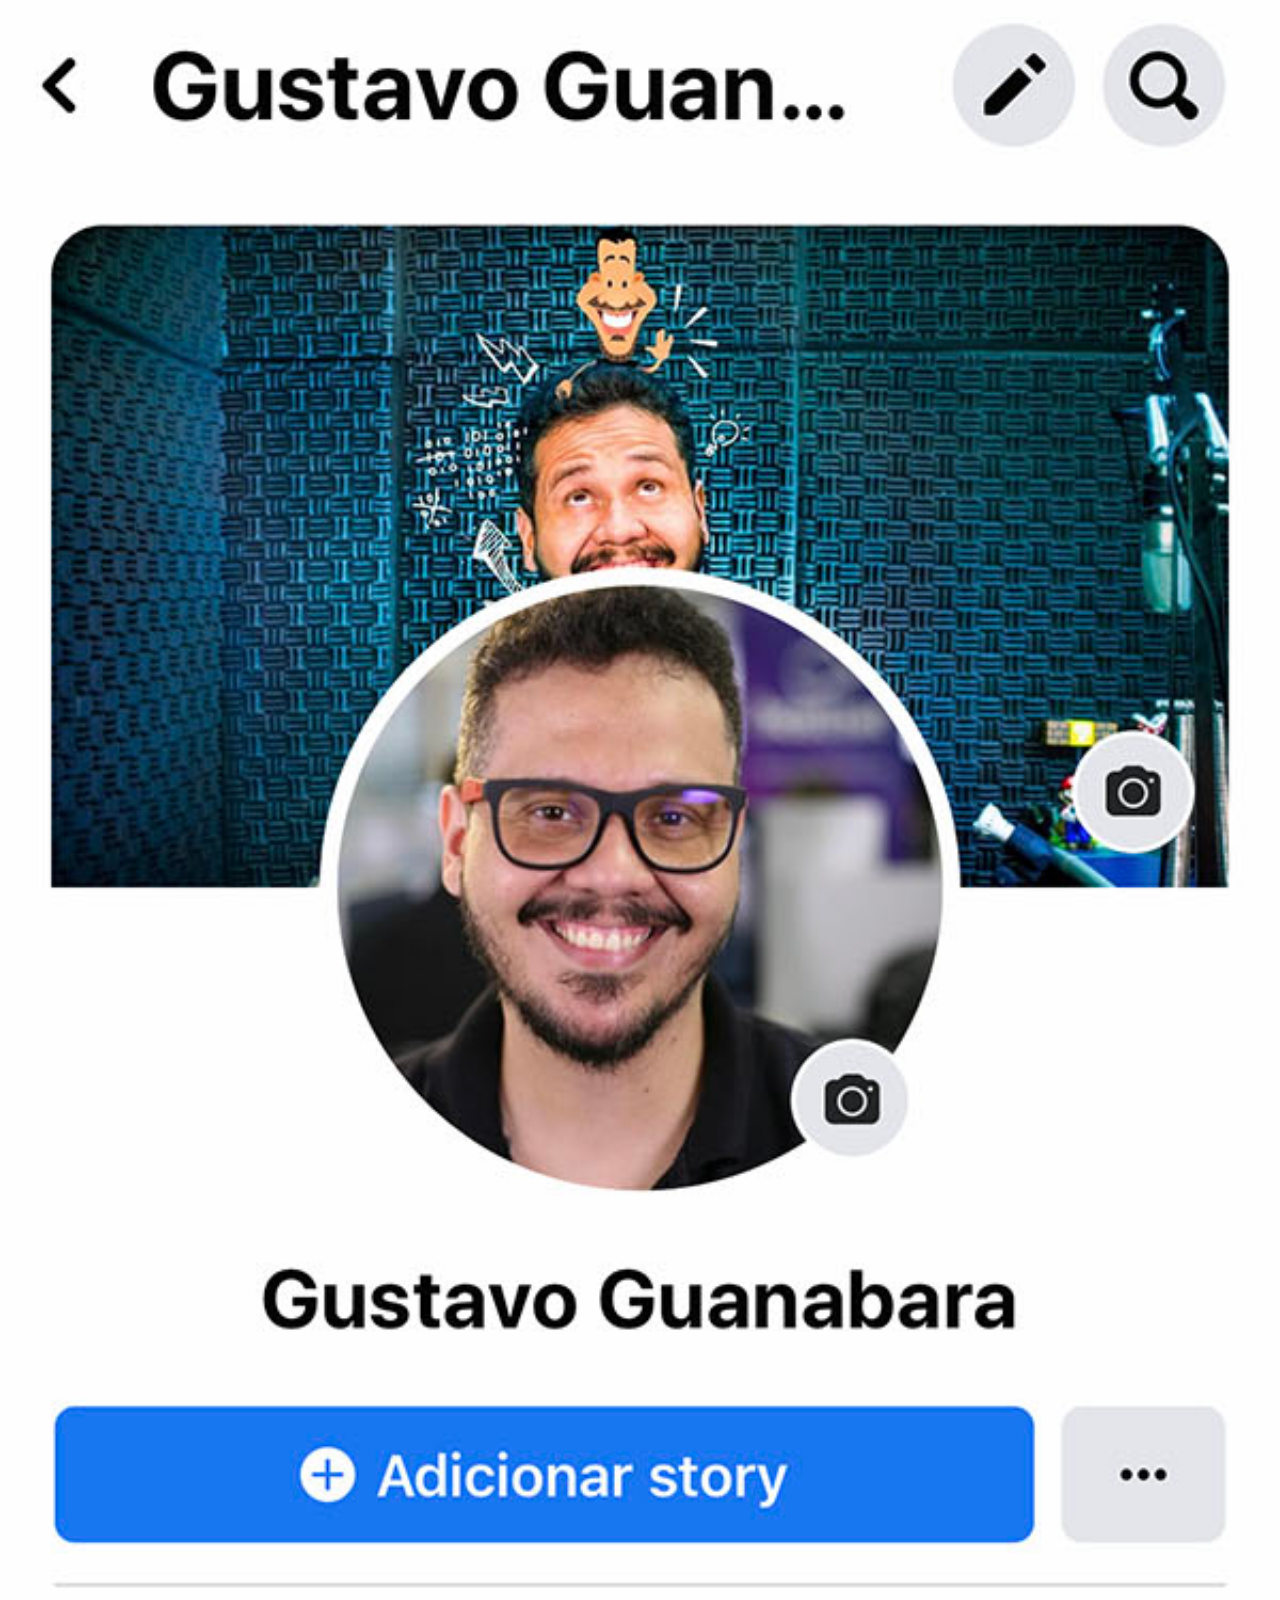
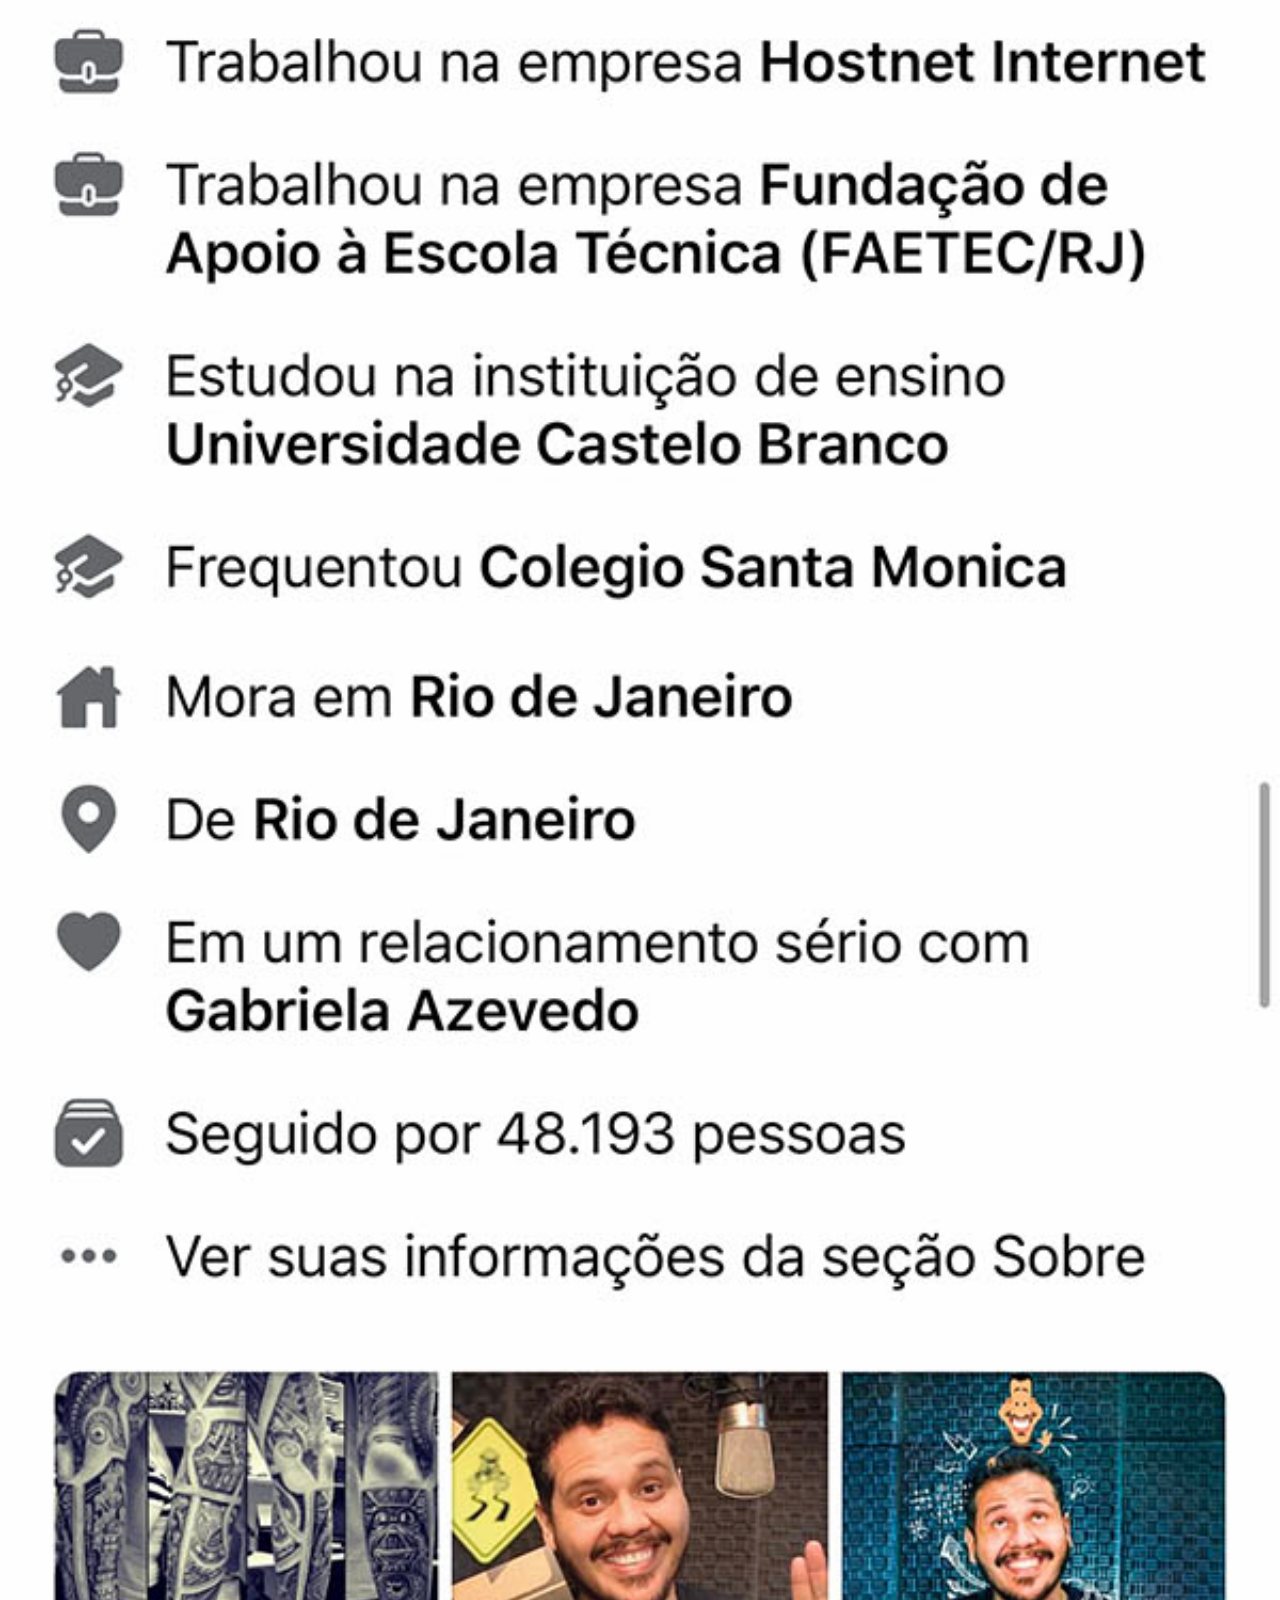
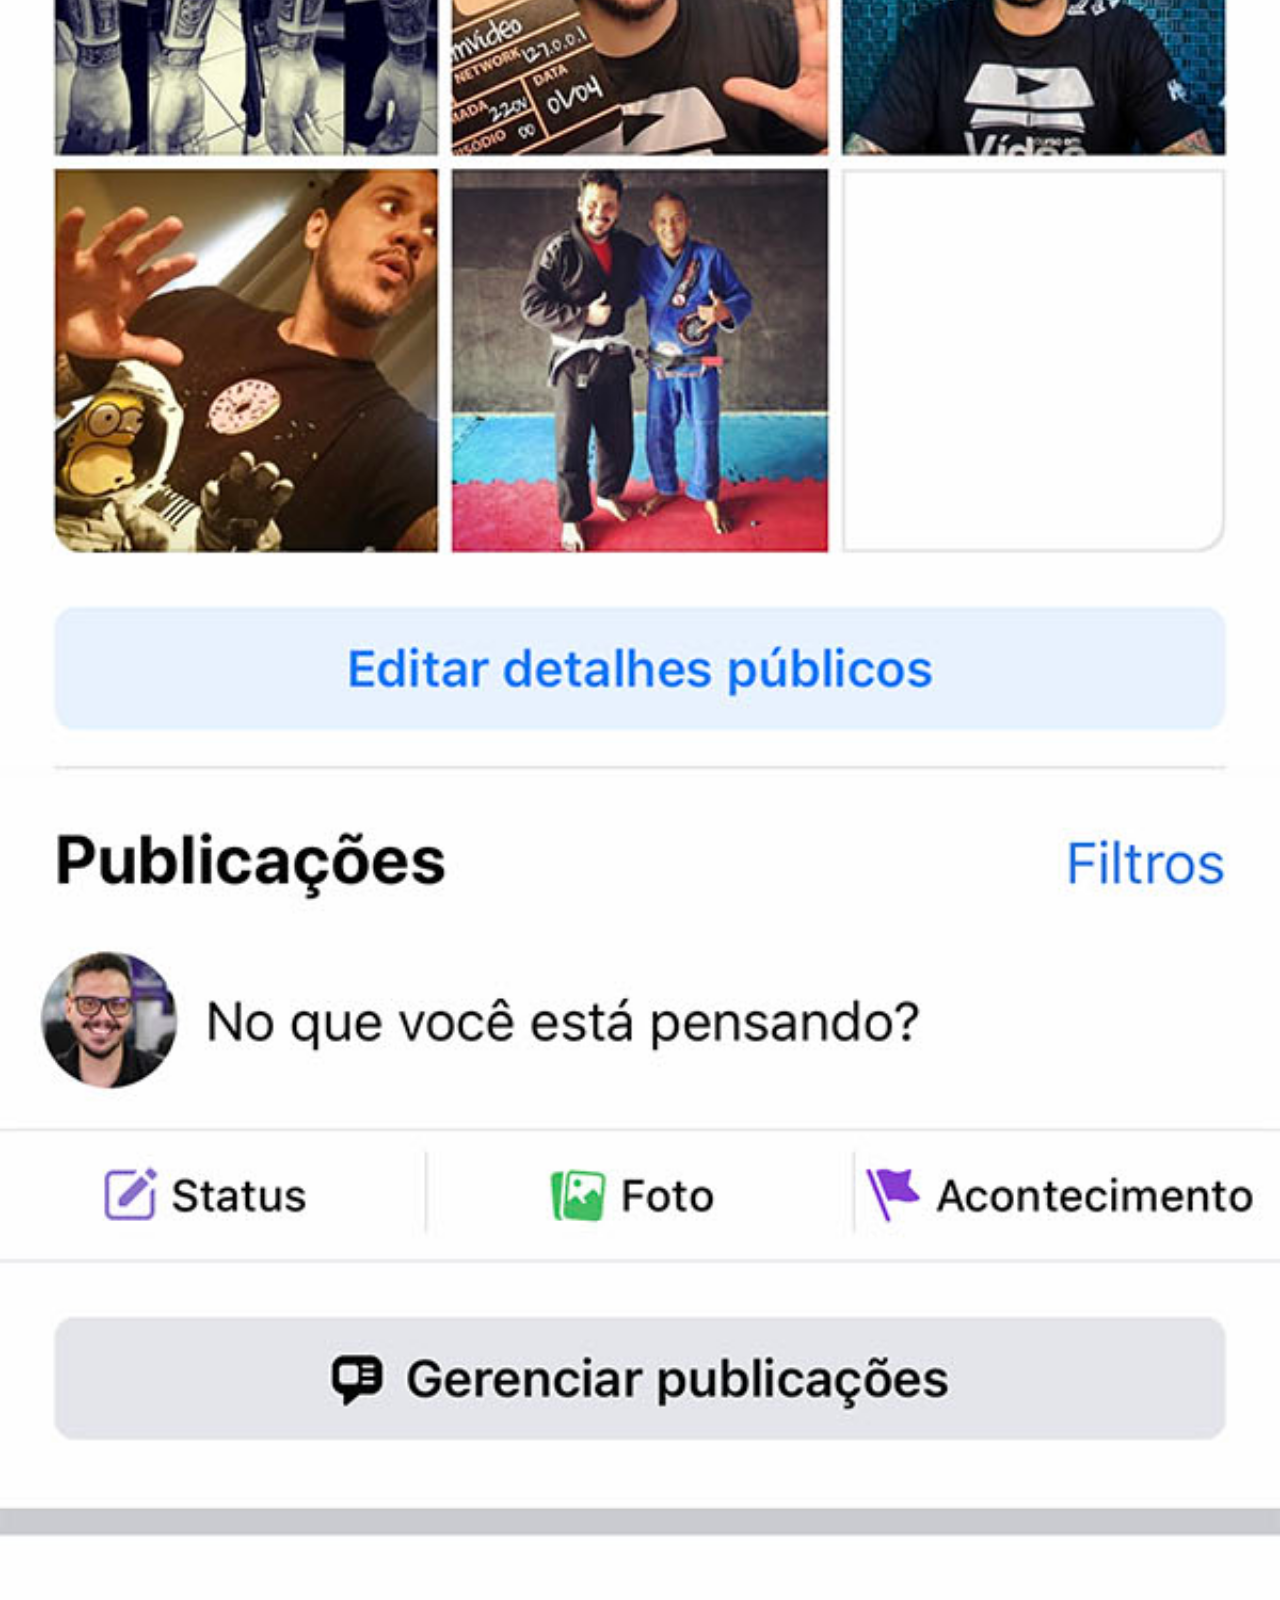
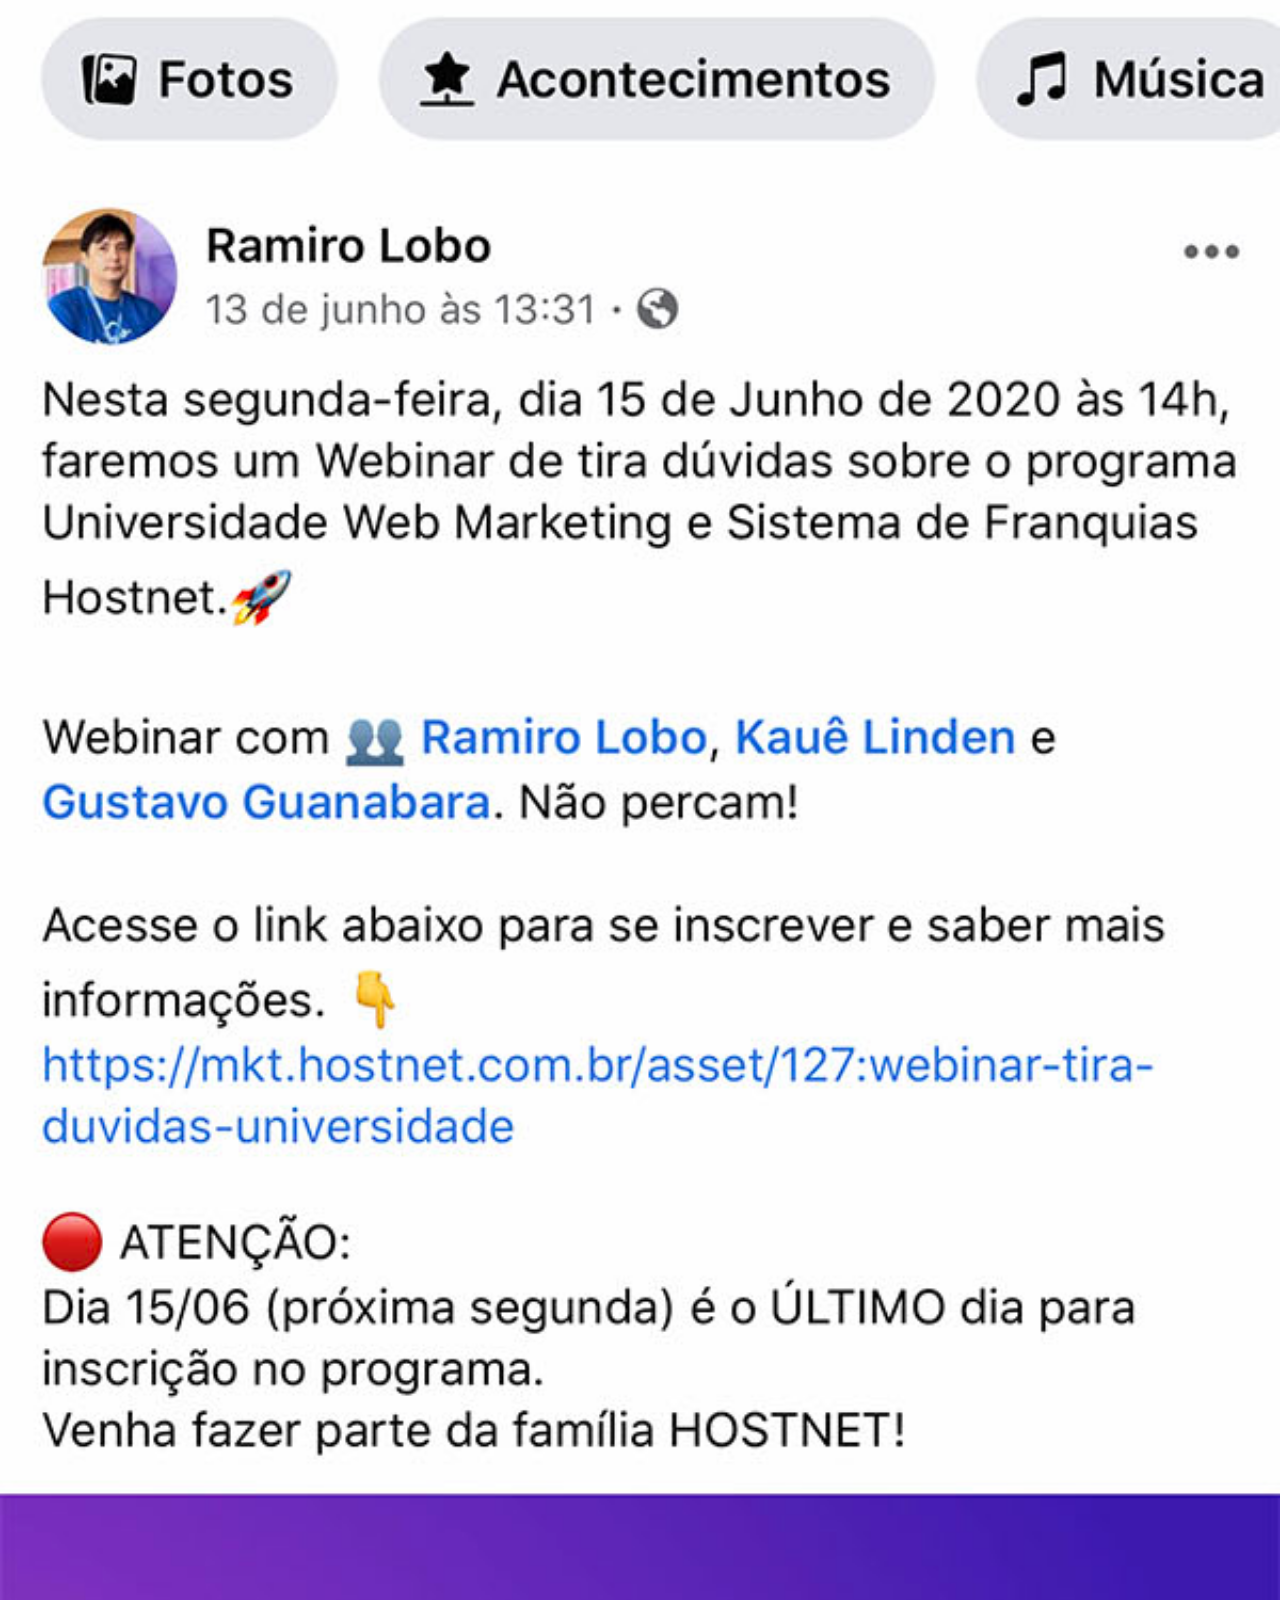
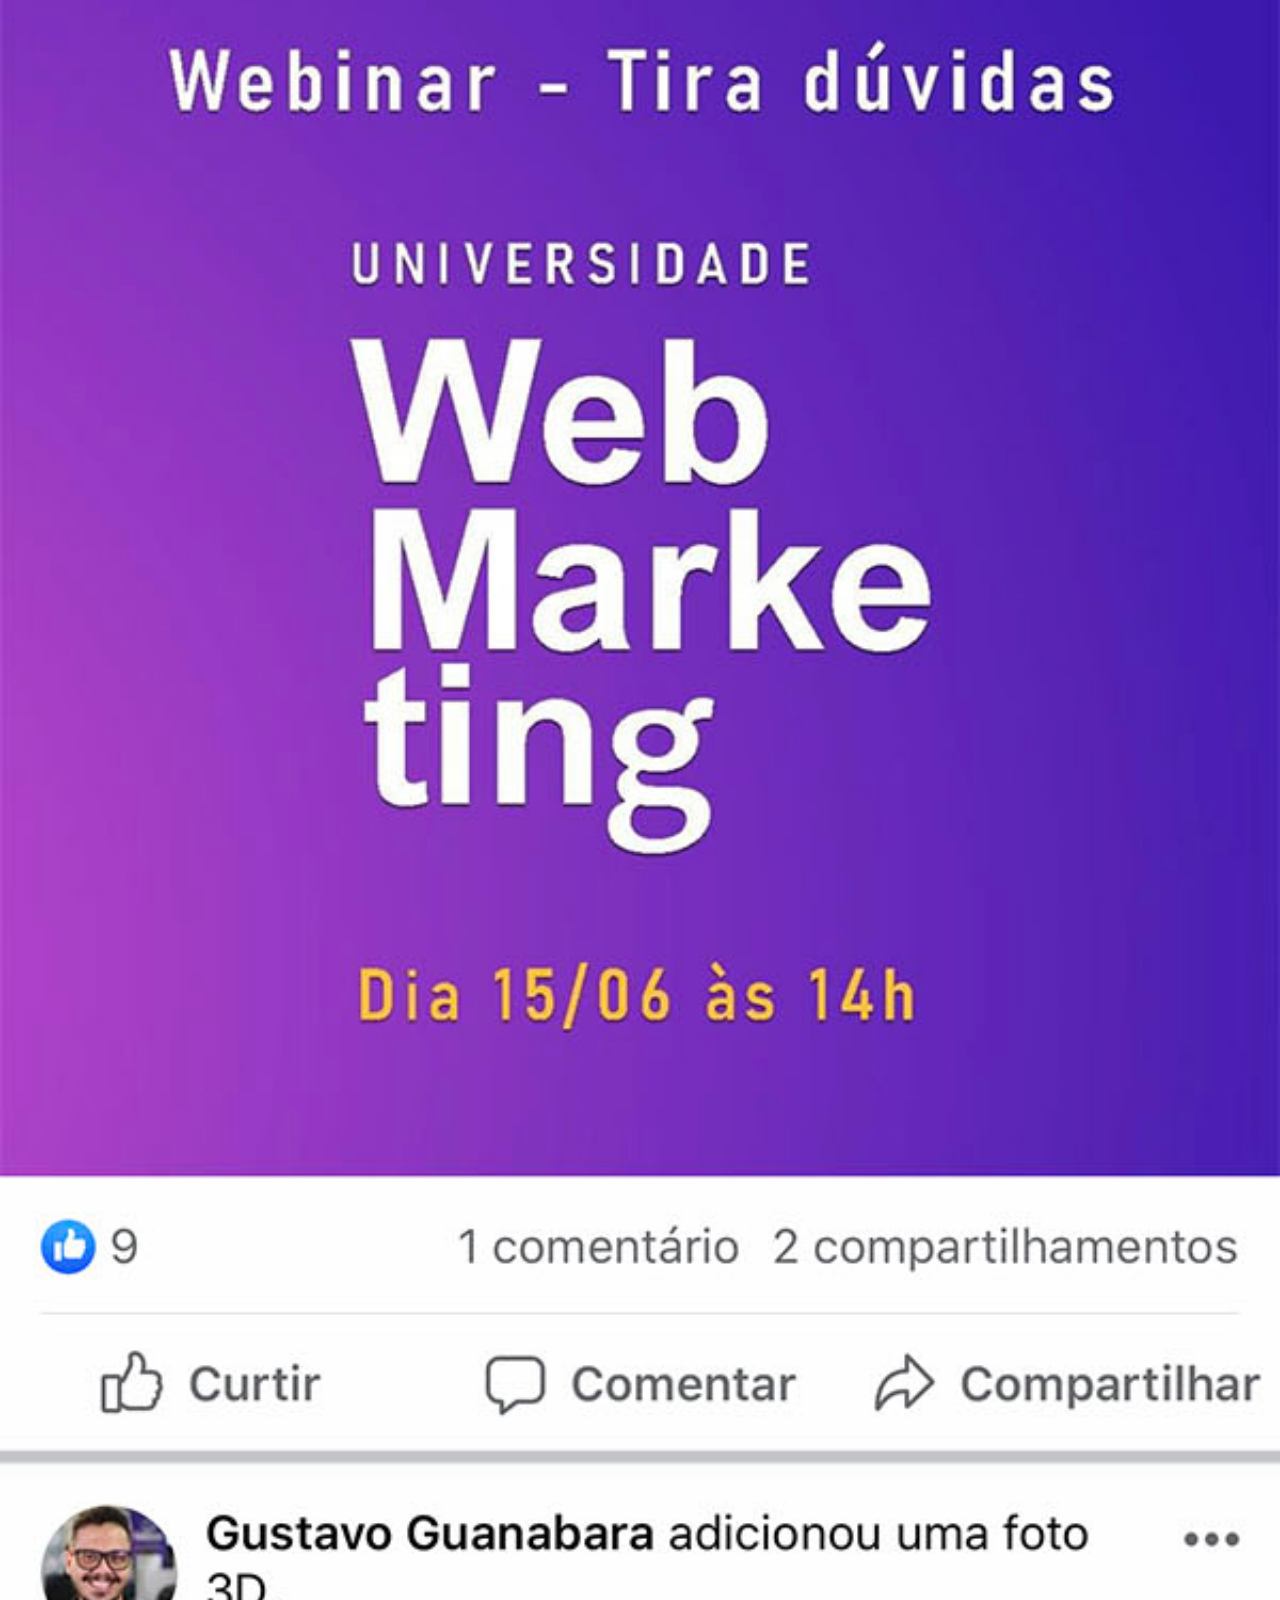
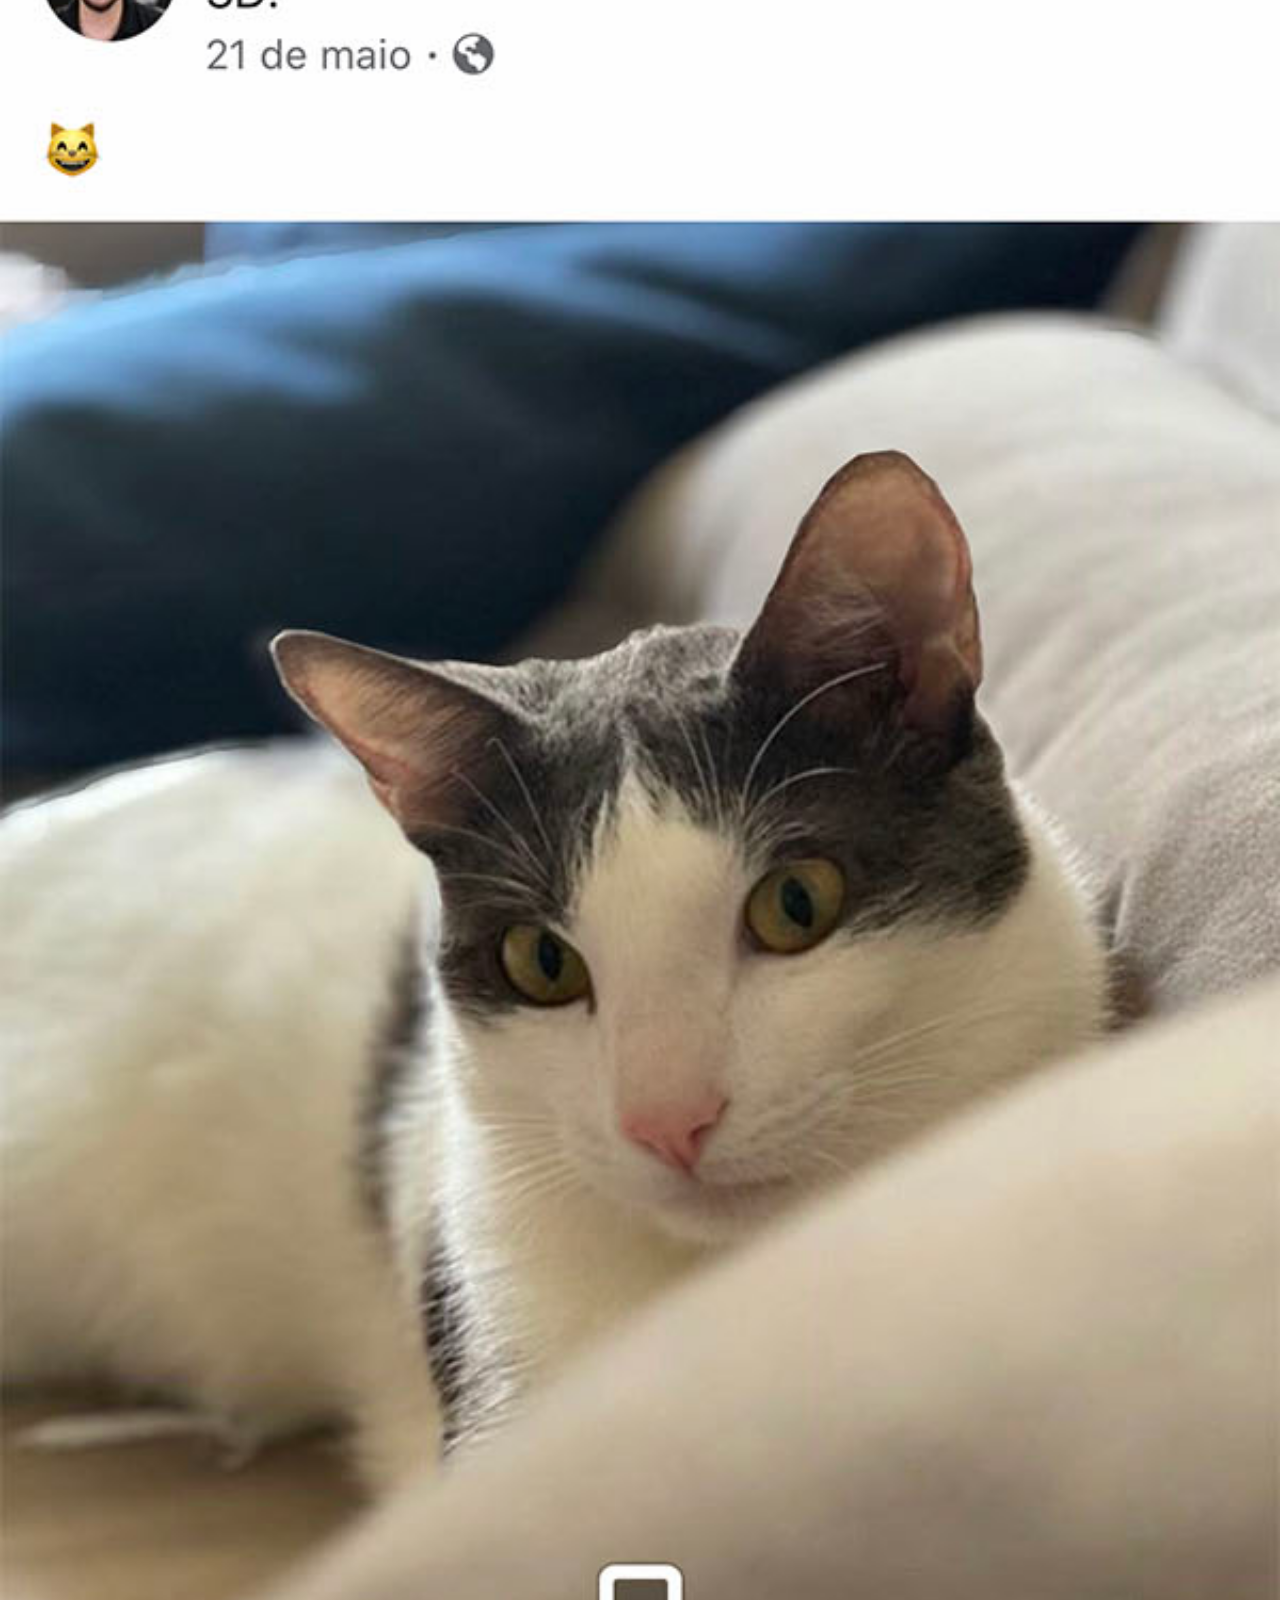
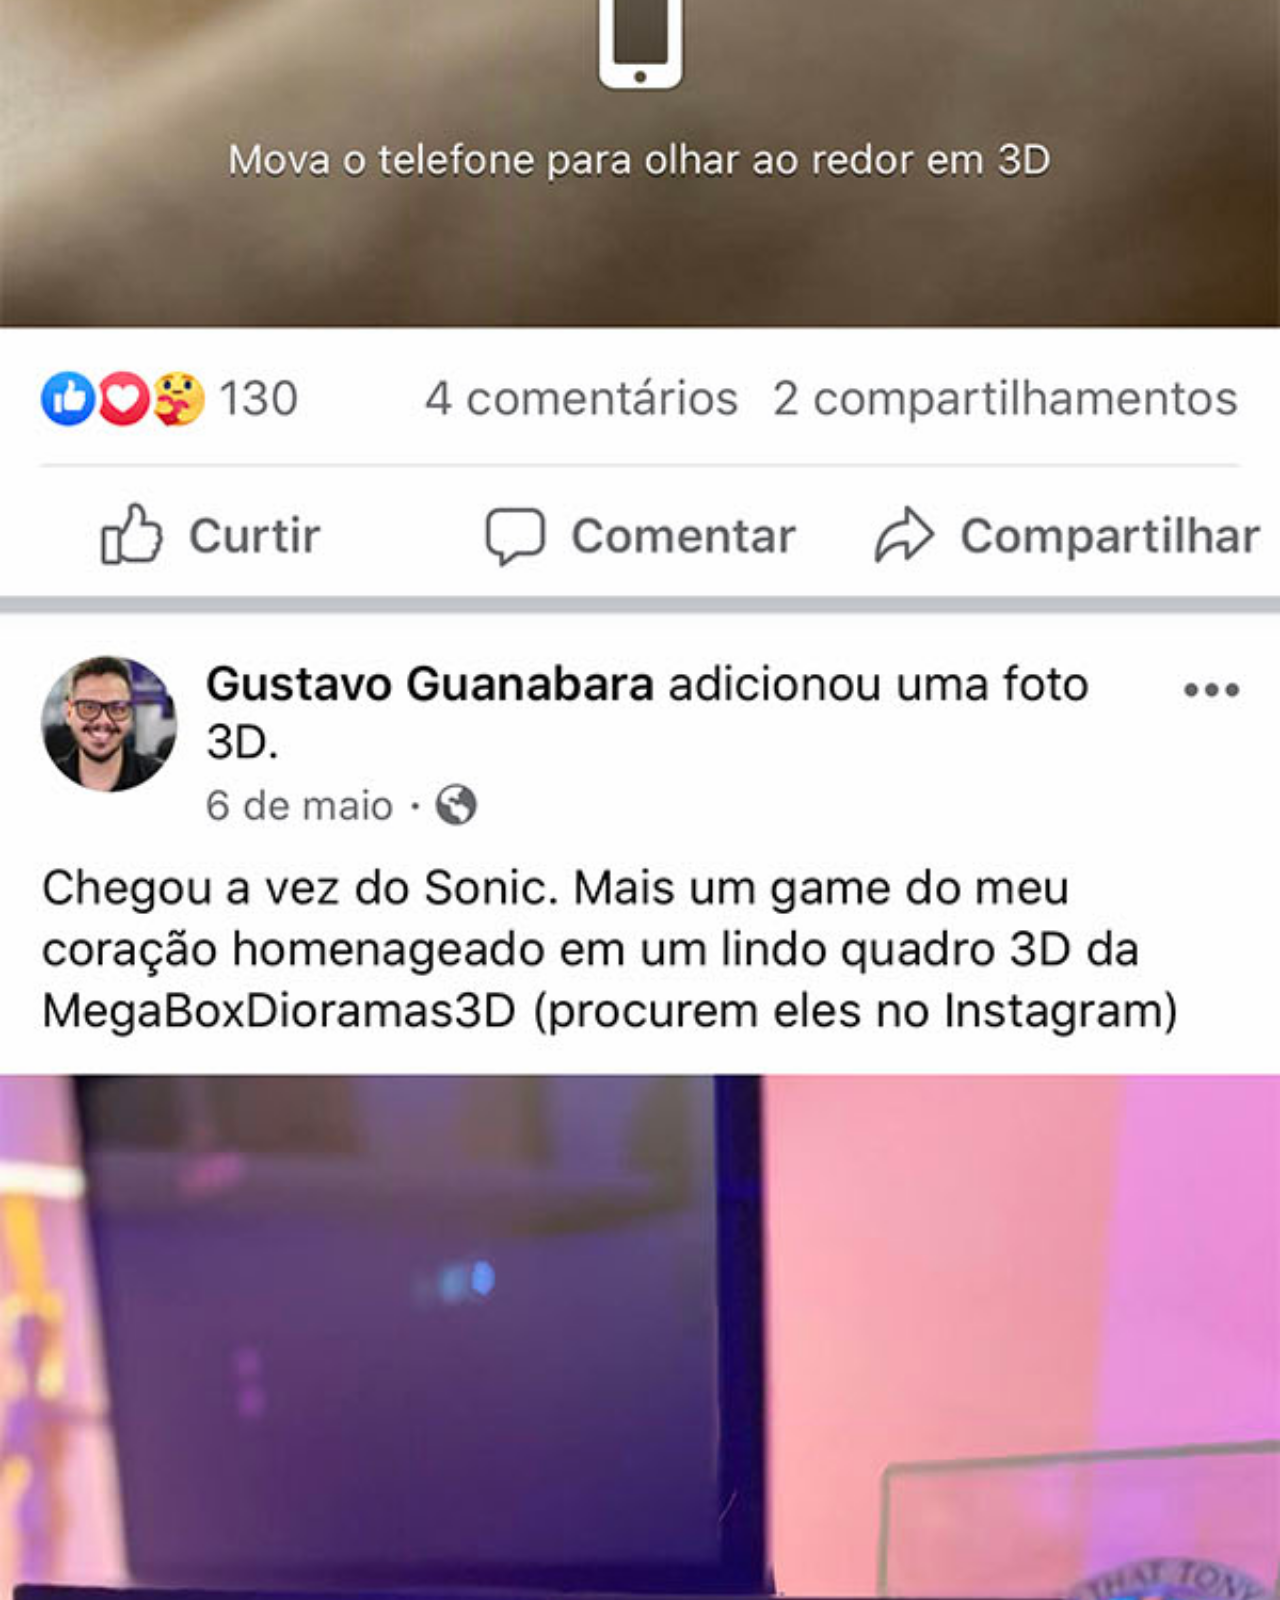
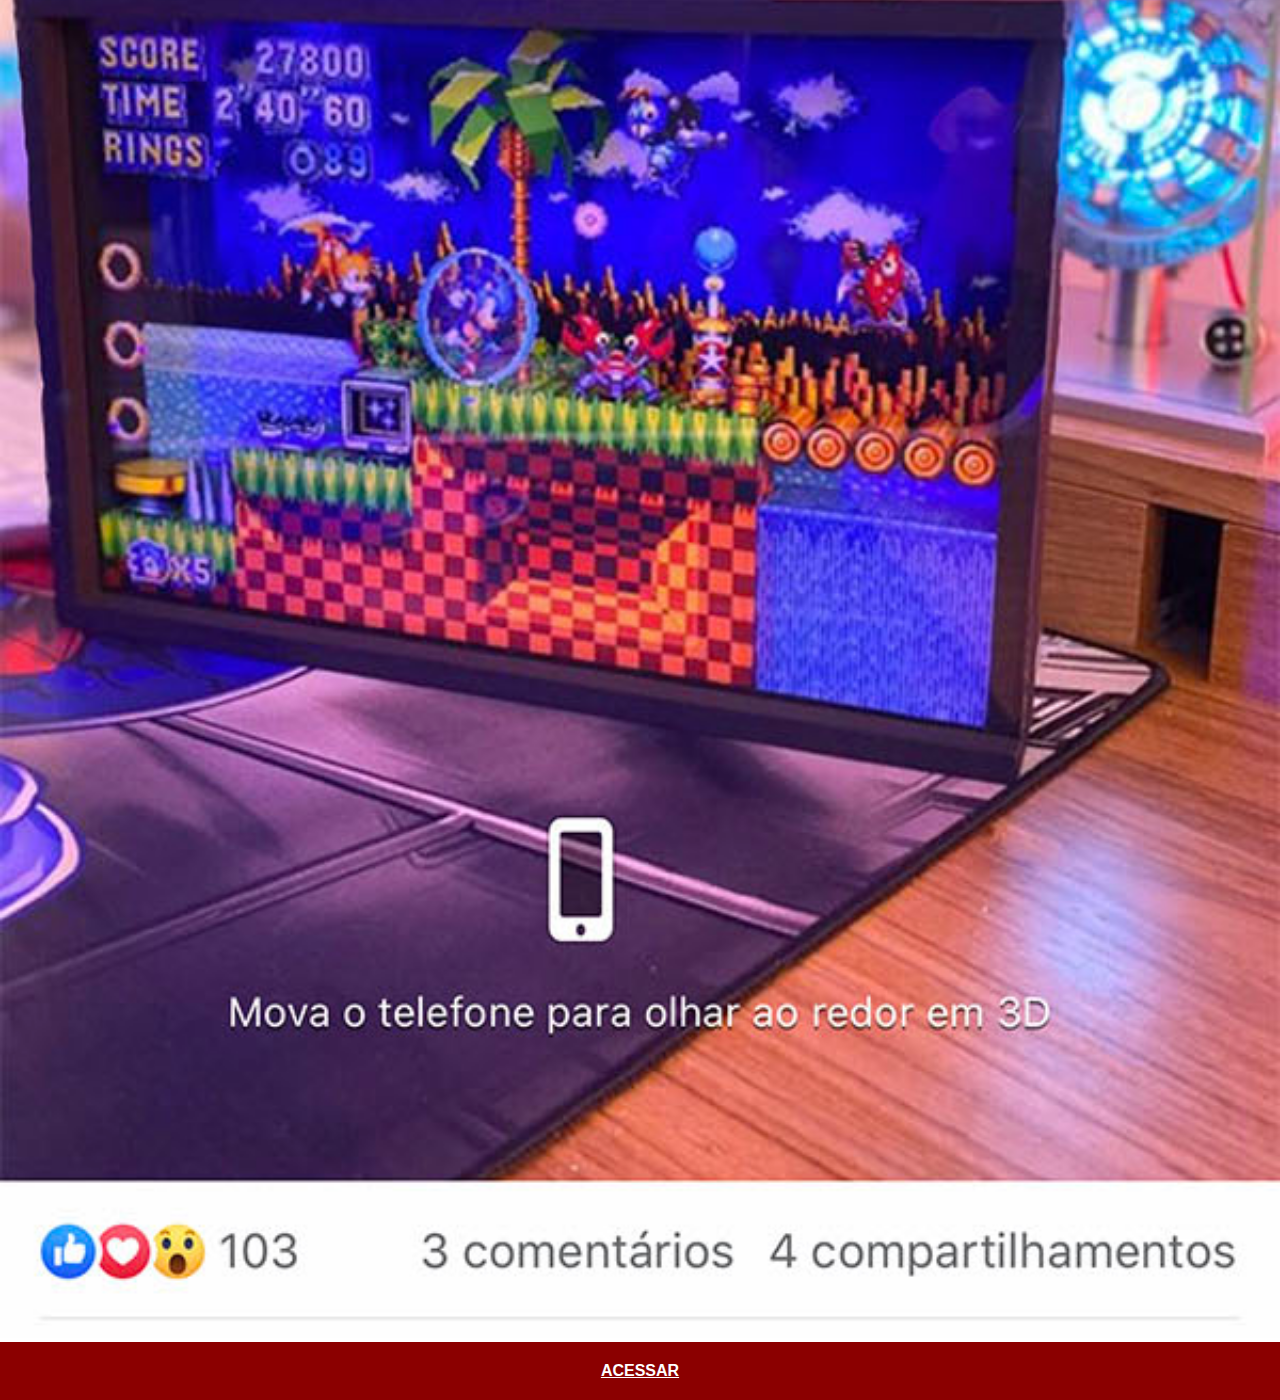
==== facebook.html @ 10a128a2 "telas das redes sociais" ====
<!DOCTYPE html>
<html lang="pt-br">
<head>
    <meta charset="UTF-8">
    <meta name="viewport" content="width=device-width, initial-scale=1.0">
    <title>Document</title>
    <link rel="stylesheet" href="estilos/style-social.css">
</head>
<body>
    <img src="imagens/tela-facebook.jpg" alt="Facebook">
    <a href="https://www.facebook.com/gabrielgbbarbosa4" target="_blank">ACESSAR</a>
</body>
</html>
---- estilos/style-social.css ----
@charset "UTF8";

*
{
    margin: 0px;
    padding: 0px;
    font-family: Arial, Helvetica, sans-serif;
}
::-webkit-scrollbar
{
    width: 0px;
    height: 0px;
}
img
{
    width: 100vw;
}
a
{
    display: block;
    text-align: center;
    background-color: darkred;
    color: white;
    padding: 20px;
    font-weight: bolder;
}

a:hover
{
    background-color: red;
}
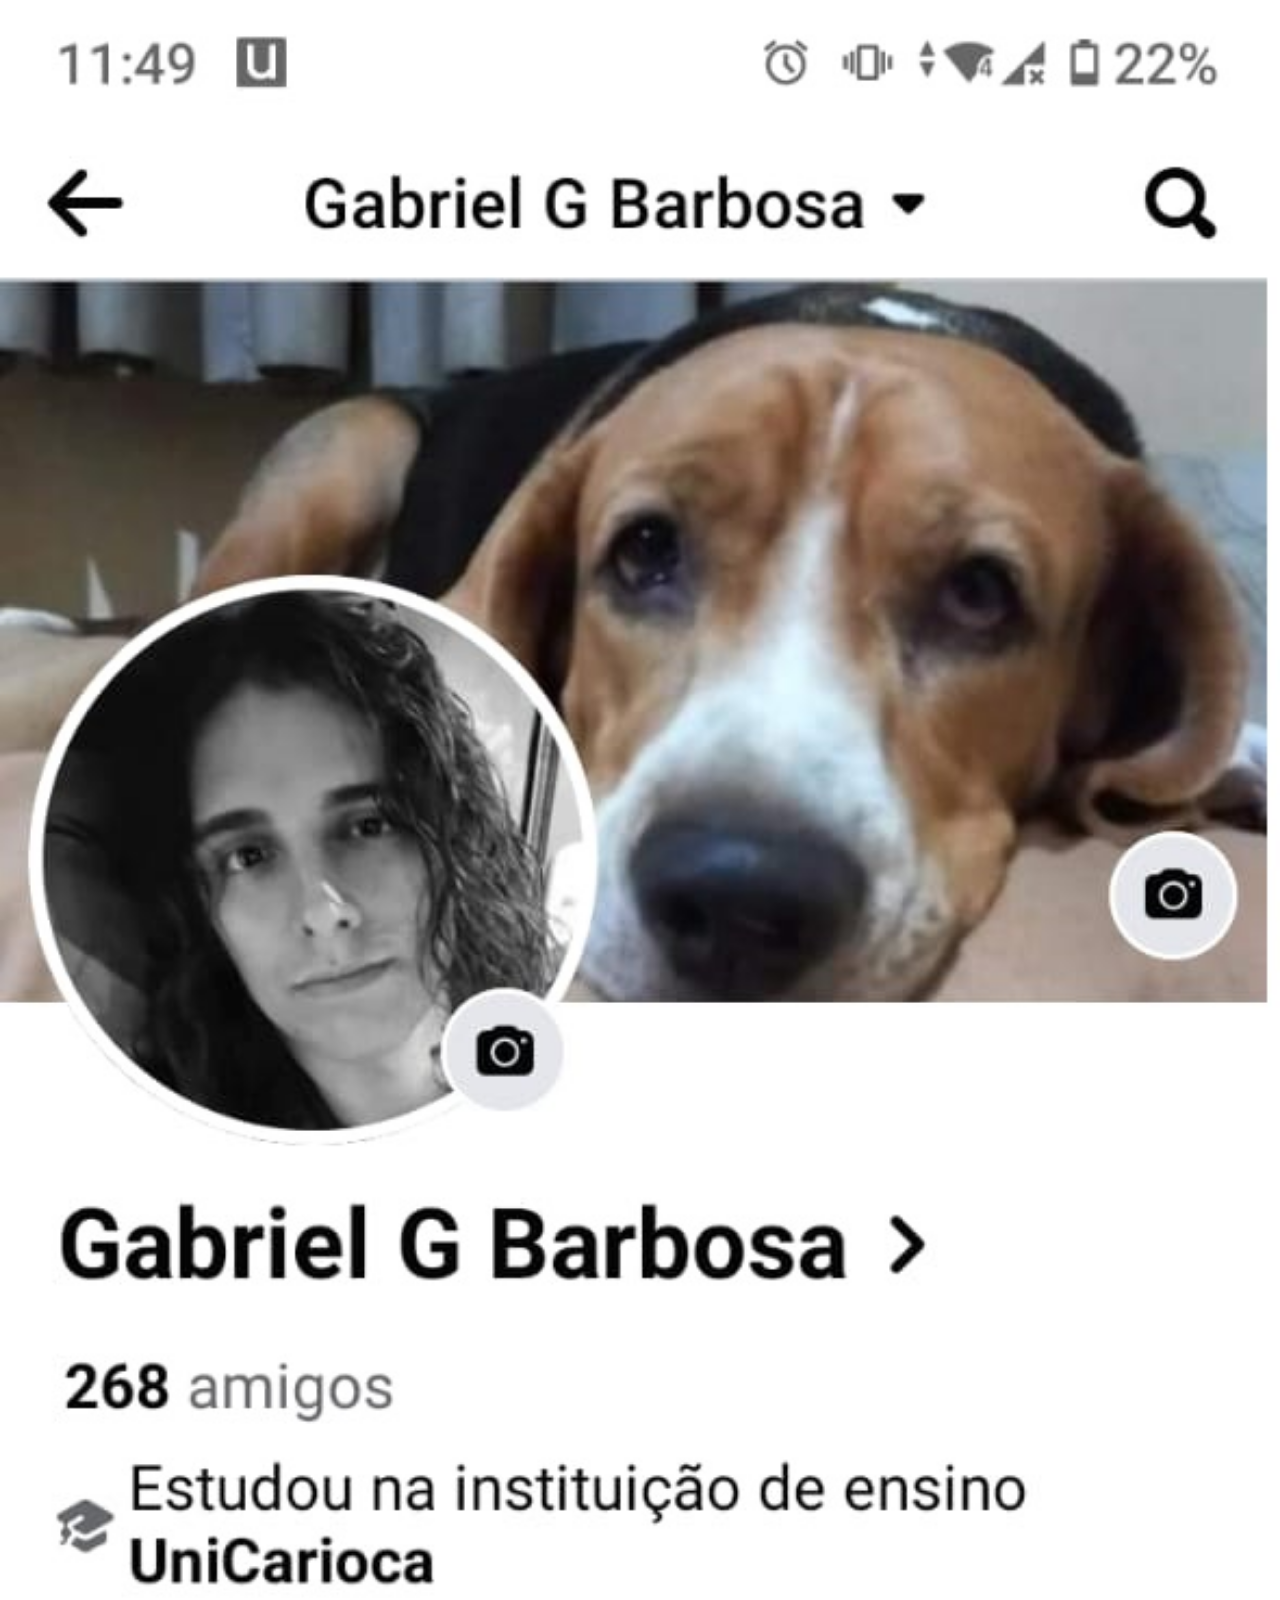
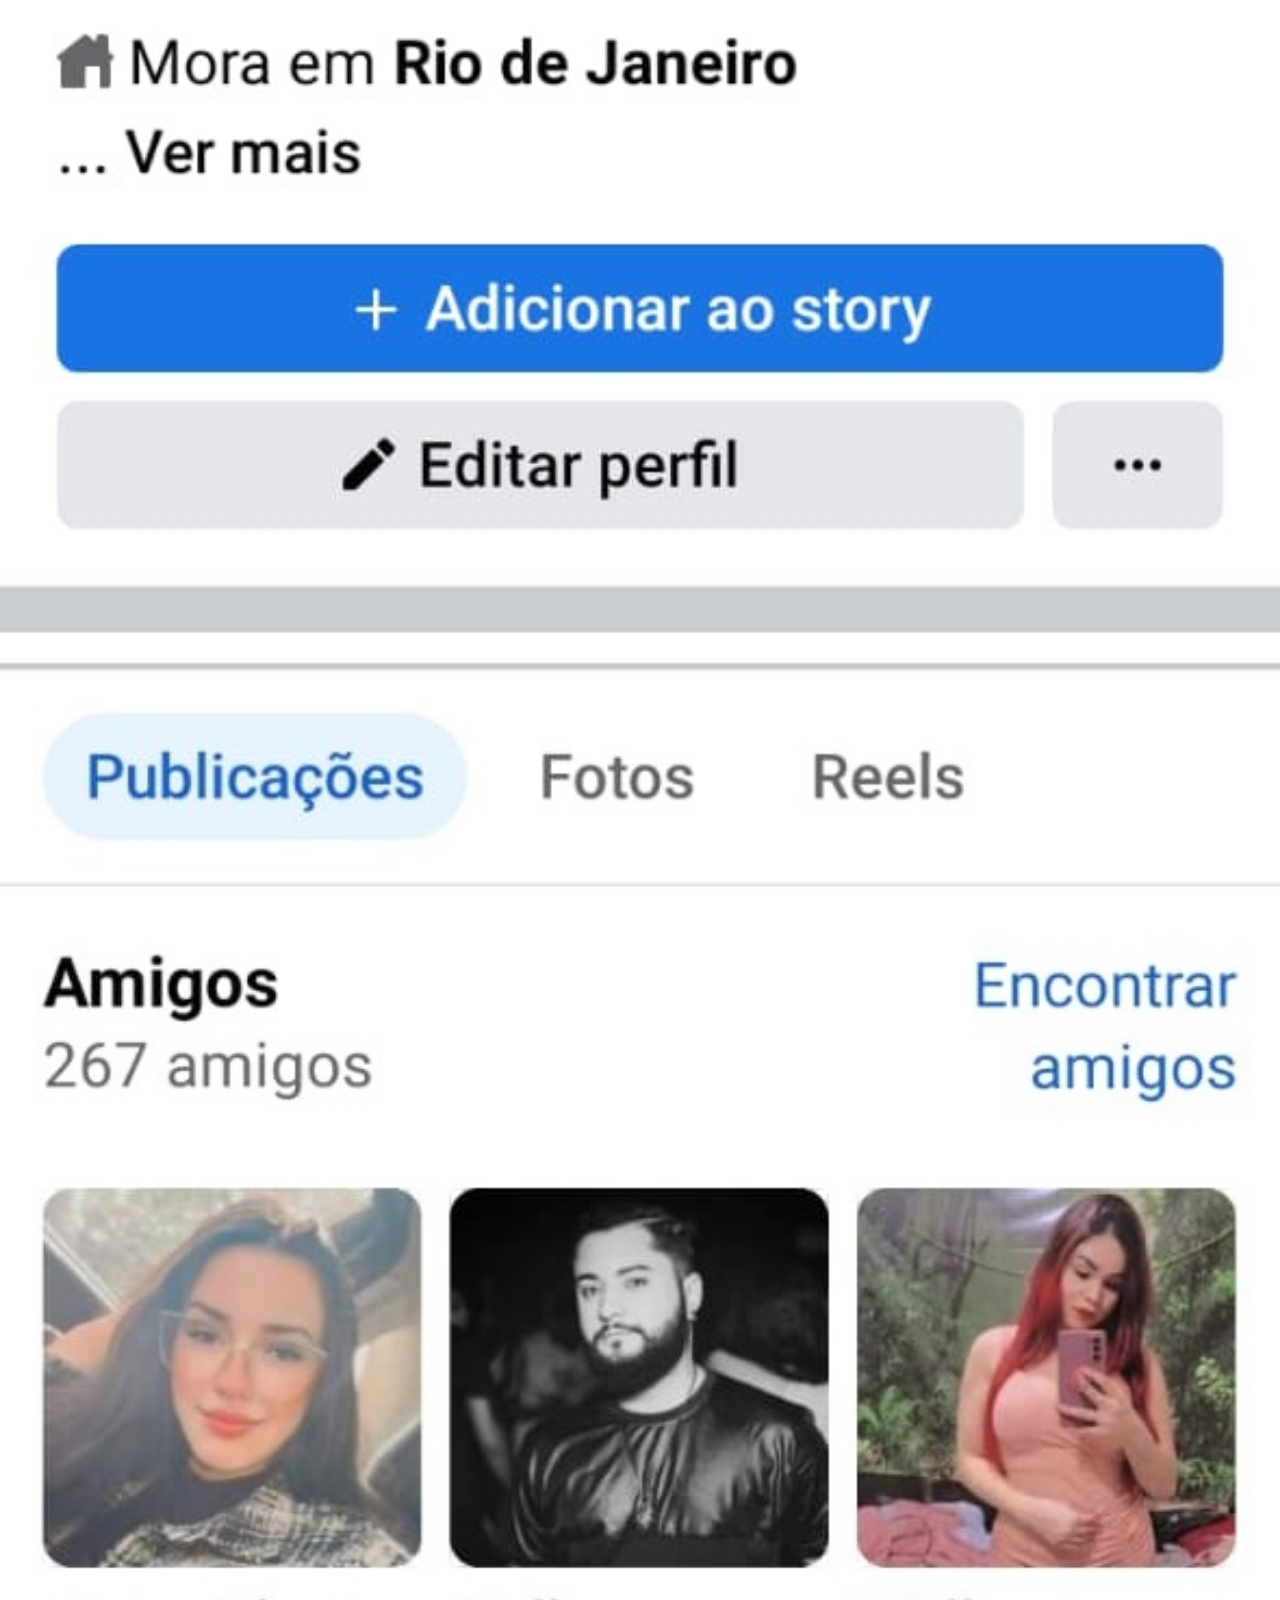
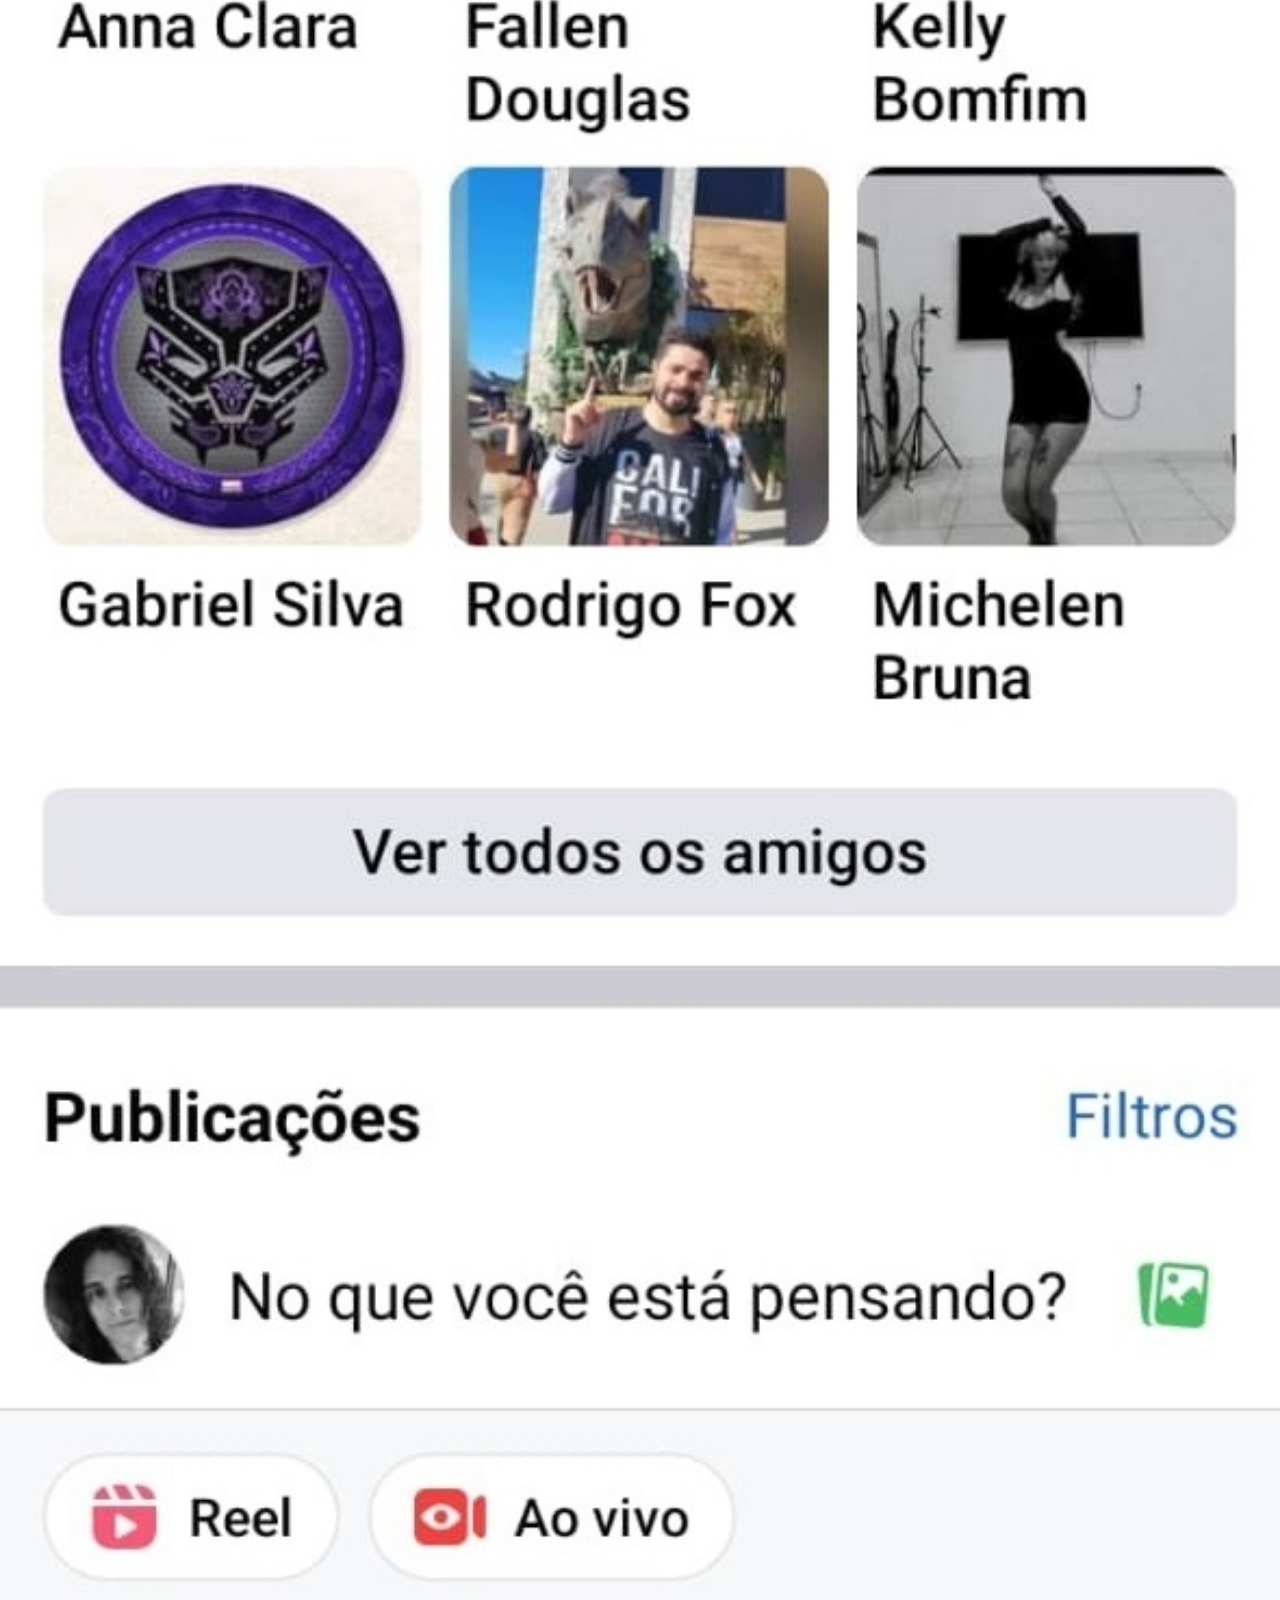
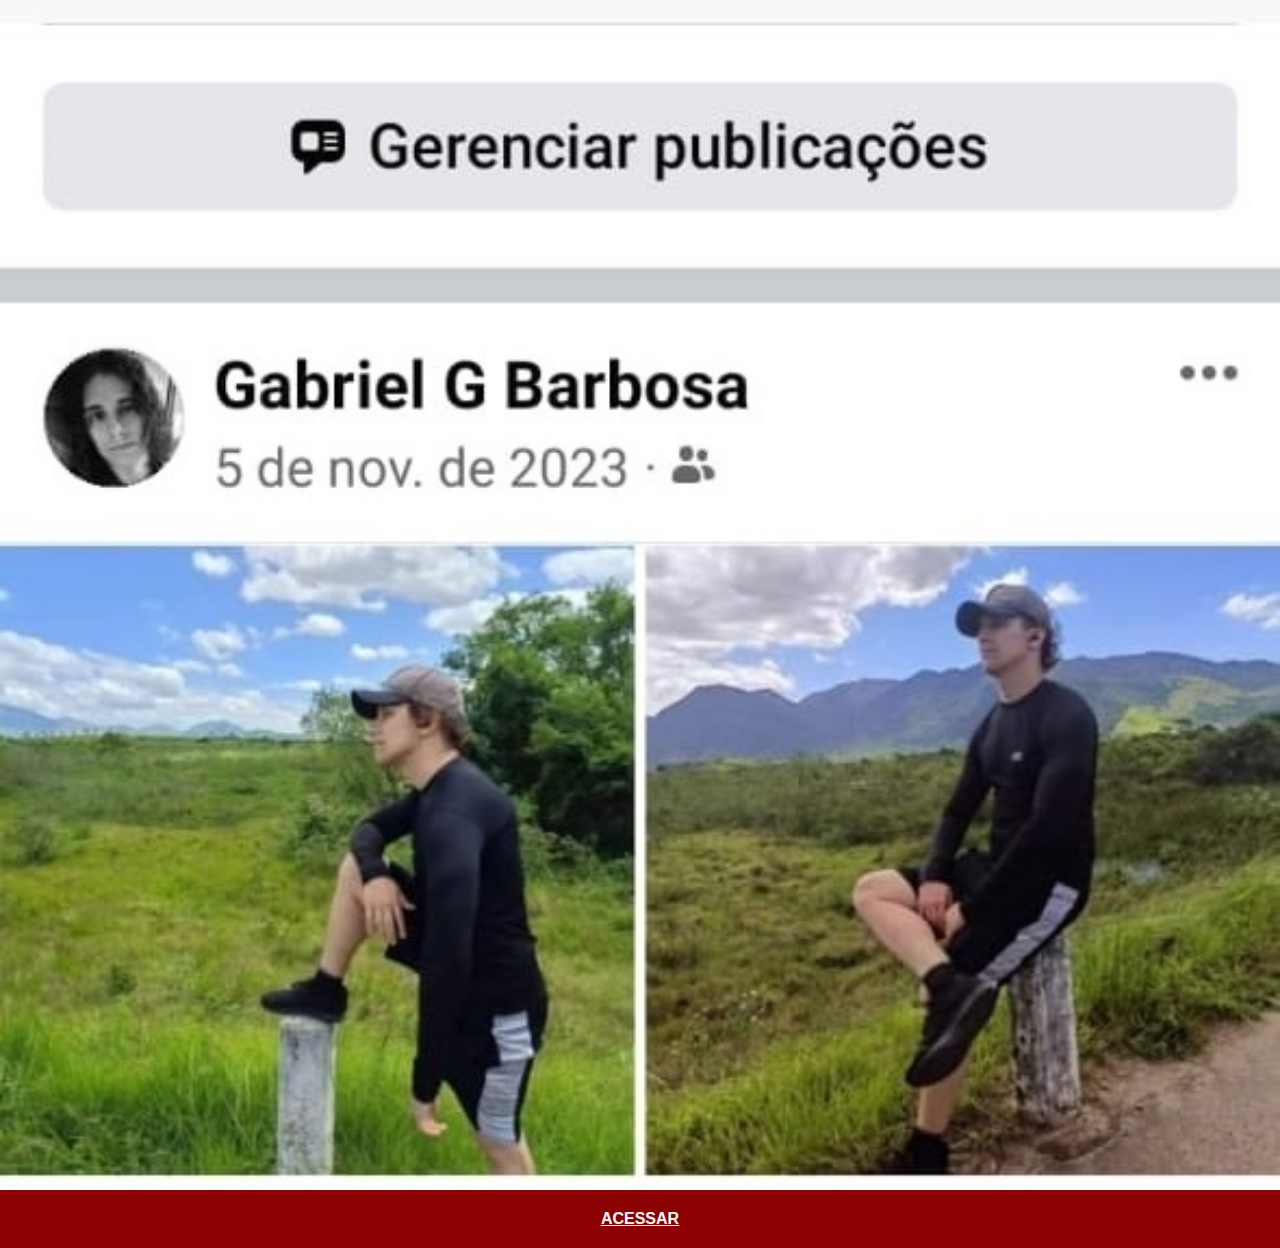
==== commit aaf2b720: "mudando para minha redes sociais" ====
--- a/facebook.html
+++ b/facebook.html
@@ -7,7 +7,7 @@
     <link rel="stylesheet" href="estilos/style-social.css">
 </head>
 <body>
-    <img src="imagens/tela-facebook.jpg" alt="Facebook">
+    <img src="imagens/Minhas/Facebook.jpeg" alt="Facebook">
     <a href="https://www.facebook.com/gabrielgbbarbosa4" target="_blank">ACESSAR</a>
 </body>
 </html>